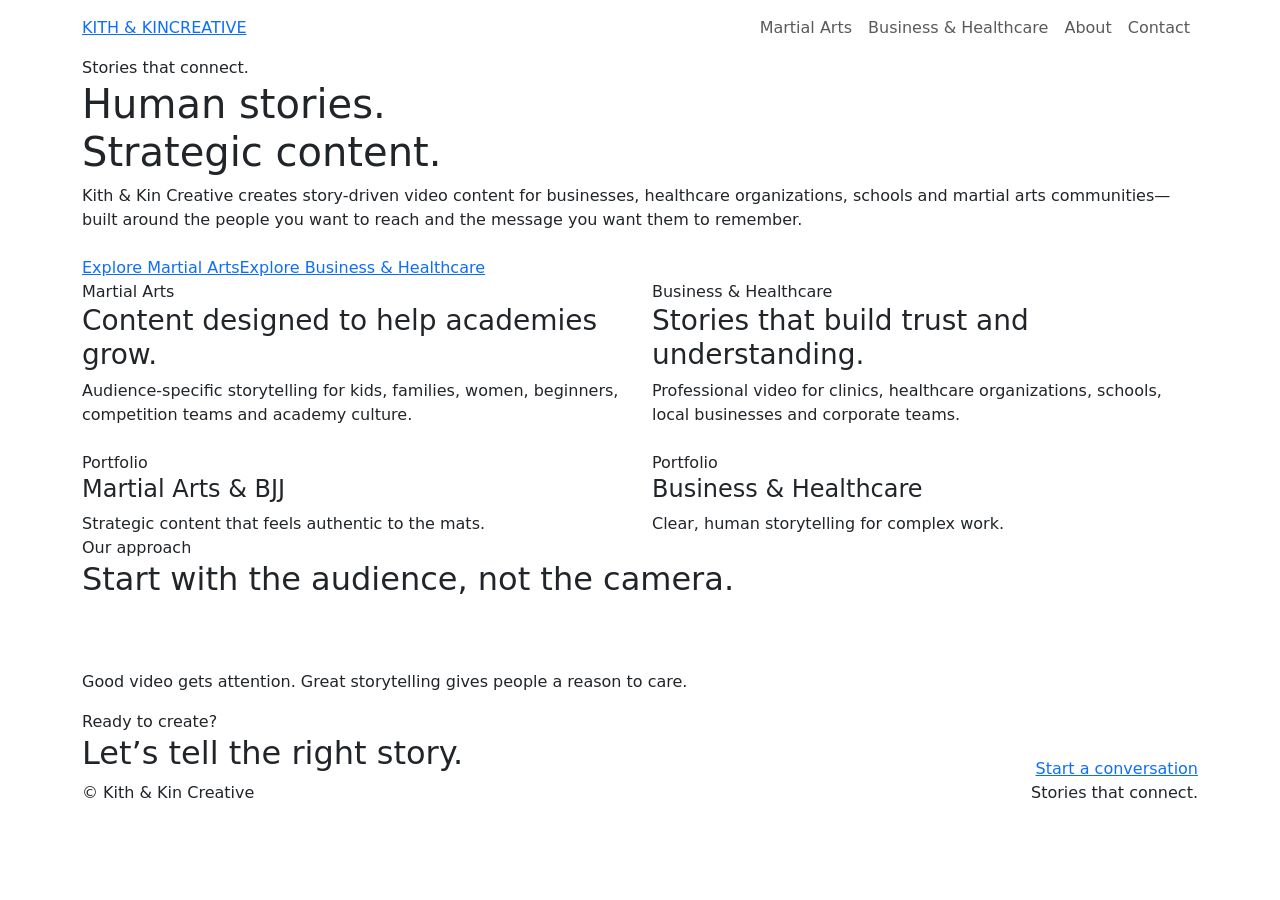
==== index.html @ 4e90118d "Add Kith & Kin home page" ====
<!doctype html><html lang="en"><head><meta charset="utf-8">
<meta name="viewport" content="width=device-width, initial-scale=1">
<meta name="description" content="Kith & Kin Creative — story-driven video content for businesses, healthcare, schools and martial arts communities.">
<title>Kith & Kin Creative</title>
<link href="https://cdn.jsdelivr.net/npm/bootstrap@5.3.3/dist/css/bootstrap.min.css" rel="stylesheet">
<link rel="preconnect" href="https://fonts.googleapis.com">
<link rel="preconnect" href="https://fonts.gstatic.com" crossorigin>
<link href="https://fonts.googleapis.com/css2?family=DM+Sans:wght@400;500;600;700&family=Manrope:wght@500;600;700&display=swap" rel="stylesheet">
<link rel="stylesheet" href="assets/styles.css"></head><body><nav class="navbar navbar-expand-lg site-nav"><div class="container"><a href="./" class="brand">KITH & KIN<span>CREATIVE</span></a><button class="navbar-toggler" type="button" data-bs-toggle="collapse" data-bs-target="#mainNav" aria-controls="mainNav" aria-expanded="false" aria-label="Toggle navigation"><span class="navbar-toggler-icon"></span></button><div class="collapse navbar-collapse justify-content-end" id="mainNav"><div class="navbar-nav"><a class="nav-link" href="martial-arts/">Martial Arts</a><a class="nav-link" href="business-healthcare/">Business & Healthcare</a><a class="nav-link" href="about/">About</a><a class="nav-link" href="contact/">Contact</a></div></div></div></nav><main><section class="hero"><div class="container"><div class="eyebrow">Stories that connect.</div><h1 class="display-title">Human stories.<br>Strategic content.</h1><p class="lead-copy">Kith & Kin Creative creates story-driven video content for businesses, healthcare organizations, schools and martial arts communities—built around the people you want to reach and the message you want them to remember.</p><div class="mt-4"><a class="btn-main" href="martial-arts/">Explore Martial Arts</a><a class="btn-ghost" href="business-healthcare/">Explore Business & Healthcare</a></div></div></section><section class="section pt-0"><div class="container"><div class="row g-4"><div class="col-lg-6"><a href="martial-arts/" class="text-decoration-none text-dark"><div class="split-card"><div class="eyebrow">Martial Arts</div><h3>Content designed to help academies grow.</h3><p class="muted">Audience-specific storytelling for kids, families, women, beginners, competition teams and academy culture.</p><div class="portfolio-panel mt-4"><span class="tag">Portfolio</span><div><h4>Martial Arts & BJJ</h4><p class="mb-0">Strategic content that feels authentic to the mats.</p></div></div></div></a></div><div class="col-lg-6"><a href="business-healthcare/" class="text-decoration-none text-dark"><div class="split-card"><div class="eyebrow">Business & Healthcare</div><h3>Stories that build trust and understanding.</h3><p class="muted">Professional video for clinics, healthcare organizations, schools, local businesses and corporate teams.</p><div class="portfolio-panel light mt-4"><span class="tag">Portfolio</span><div><h4>Business & Healthcare</h4><p class="mb-0">Clear, human storytelling for complex work.</p></div></div></div></a></div></div></div></section><section class="section section-dark"><div class="container"><div class="row"><div class="col-lg-8"><div class="eyebrow">Our approach</div><h2 class="section-title">Start with the audience, not the camera.</h2><p class="lead-copy text-white-50">Every project begins with a simple question: who are we trying to reach, and what should they understand, feel or do after watching?</p></div></div></div></section><section class="quote-strip"><div class="container"><p>Good video gets attention. Great storytelling gives people a reason to care.</p></div></section><section class="section"><div class="container d-lg-flex justify-content-between align-items-end"><div><div class="eyebrow">Ready to create?</div><h2 class="section-title">Let’s tell the right story.</h2></div><a class="btn-main mt-4 mt-lg-0" href="contact/">Start a conversation</a></div></section></main><footer class="footer"><div class="container d-flex flex-column flex-md-row justify-content-between"><div>© Kith & Kin Creative</div><div>Stories that connect.</div></div></footer><script src="https://cdn.jsdelivr.net/npm/bootstrap@5.3.3/dist/js/bootstrap.bundle.min.js"></script></body></html>
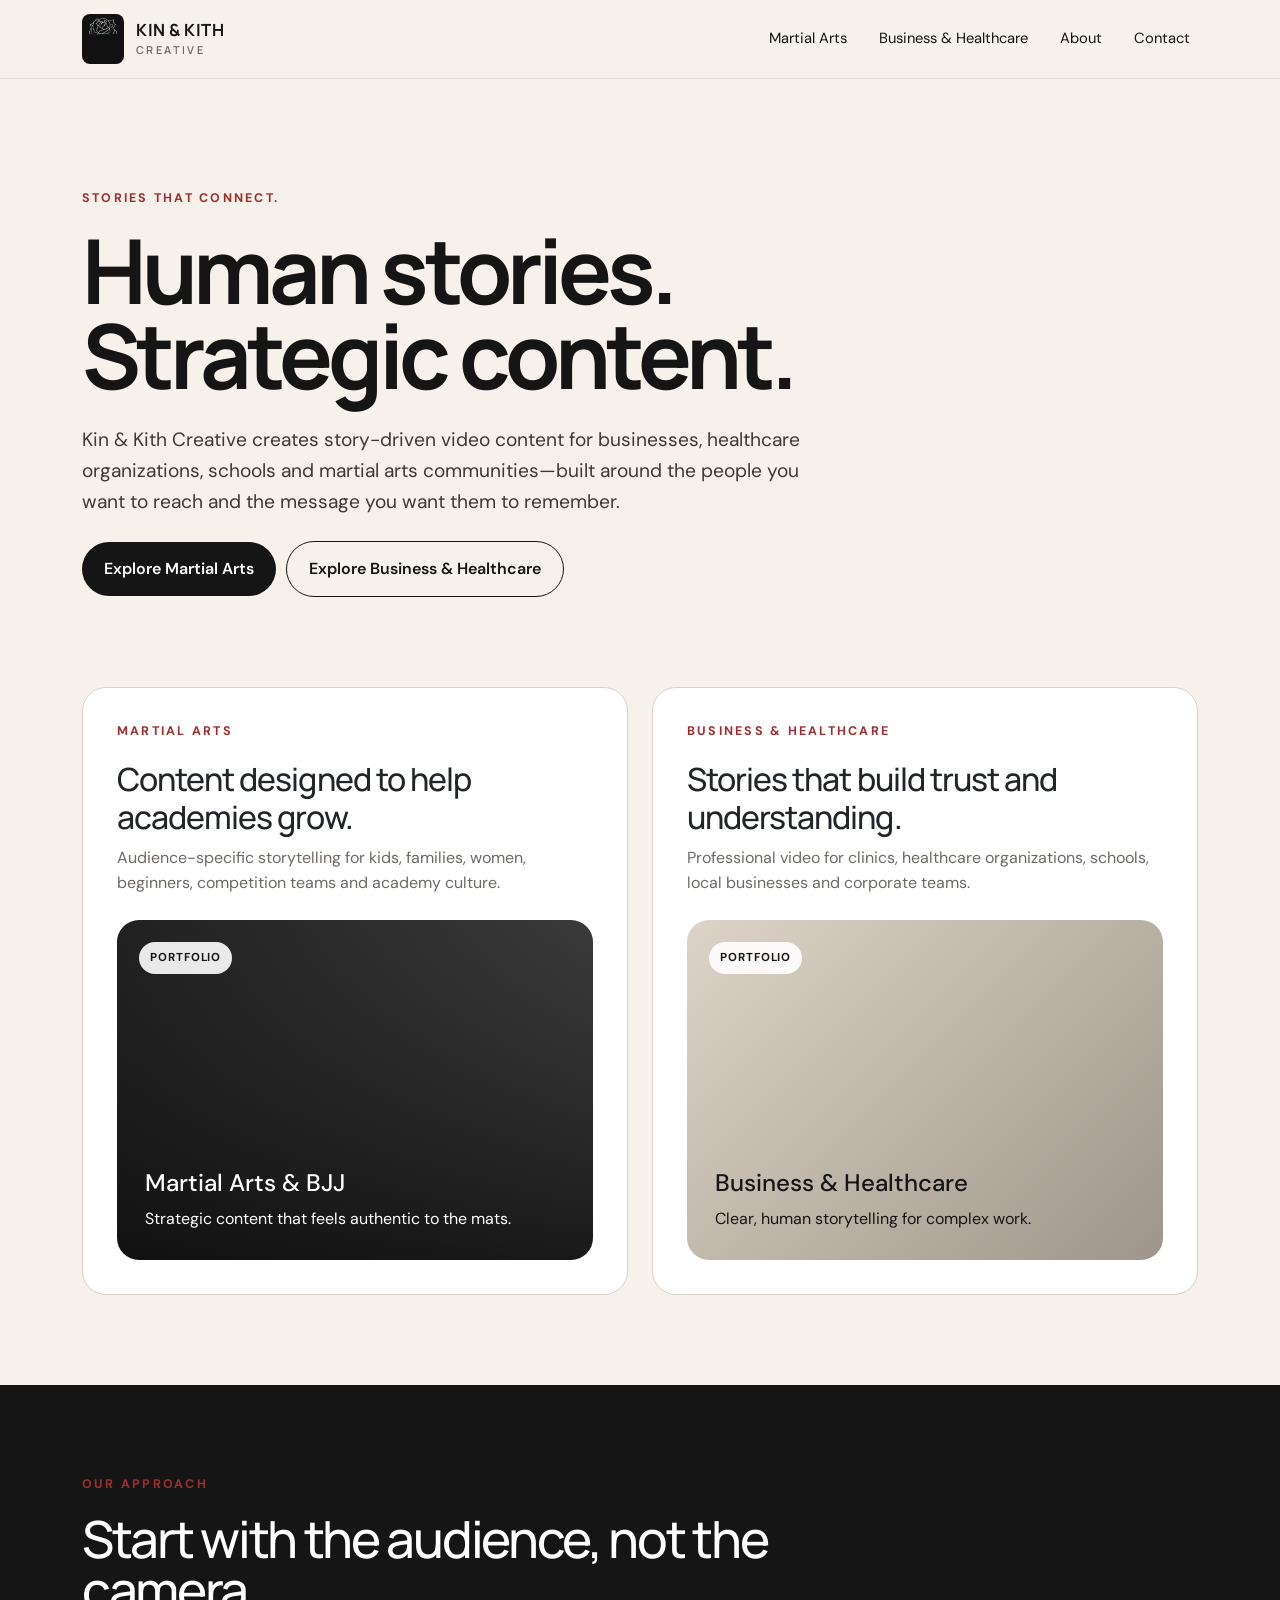
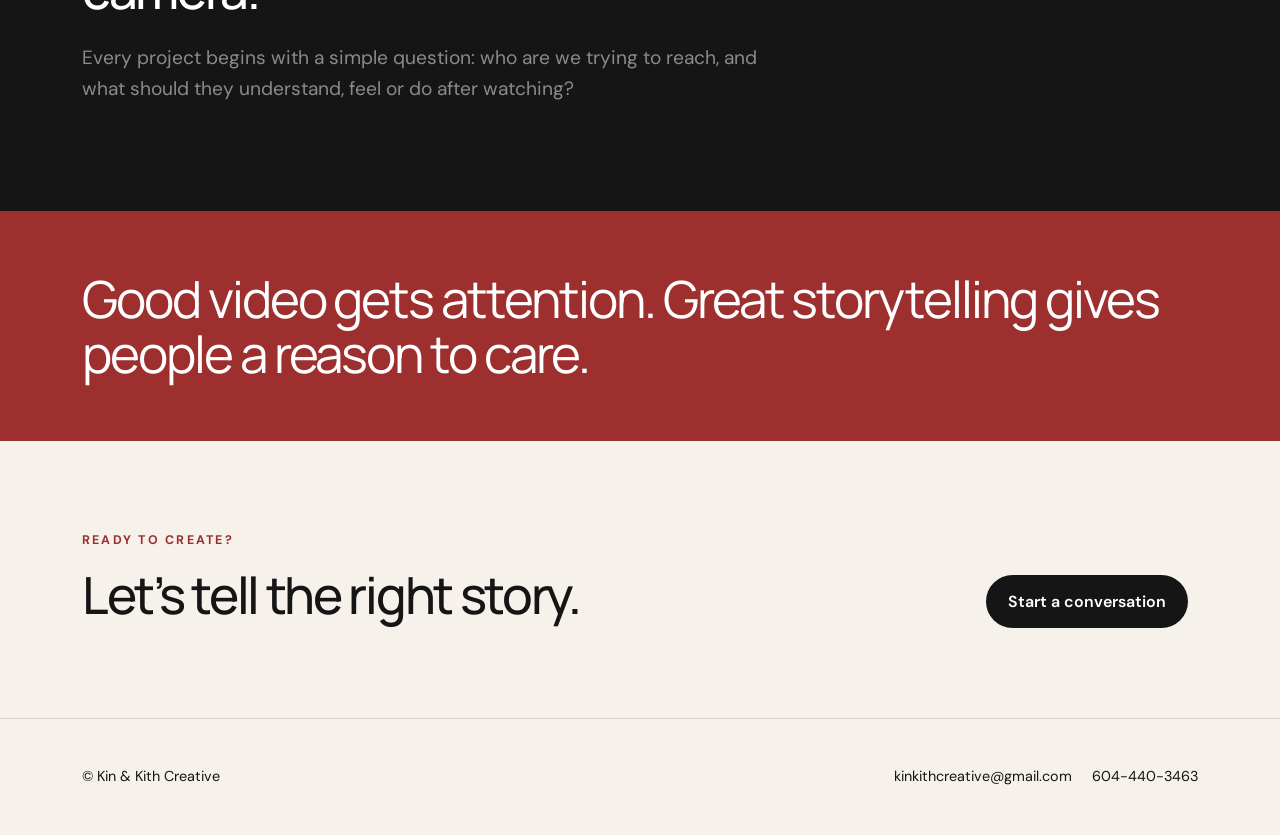
==== commit d5eafc8e: "Rename brand to Kin & Kith and add contact details" ====
--- a/index.html
+++ b/index.html
@@ -1,9 +1 @@
-<!doctype html><html lang="en"><head><meta charset="utf-8">
-<meta name="viewport" content="width=device-width, initial-scale=1">
-<meta name="description" content="Kith & Kin Creative — story-driven video content for businesses, healthcare, schools and martial arts communities.">
-<title>Kith & Kin Creative</title>
-<link href="https://cdn.jsdelivr.net/npm/bootstrap@5.3.3/dist/css/bootstrap.min.css" rel="stylesheet">
-<link rel="preconnect" href="https://fonts.googleapis.com">
-<link rel="preconnect" href="https://fonts.gstatic.com" crossorigin>
-<link href="https://fonts.googleapis.com/css2?family=DM+Sans:wght@400;500;600;700&family=Manrope:wght@500;600;700&display=swap" rel="stylesheet">
-<link rel="stylesheet" href="assets/styles.css"></head><body><nav class="navbar navbar-expand-lg site-nav"><div class="container"><a href="./" class="brand">KITH & KIN<span>CREATIVE</span></a><button class="navbar-toggler" type="button" data-bs-toggle="collapse" data-bs-target="#mainNav" aria-controls="mainNav" aria-expanded="false" aria-label="Toggle navigation"><span class="navbar-toggler-icon"></span></button><div class="collapse navbar-collapse justify-content-end" id="mainNav"><div class="navbar-nav"><a class="nav-link" href="martial-arts/">Martial Arts</a><a class="nav-link" href="business-healthcare/">Business & Healthcare</a><a class="nav-link" href="about/">About</a><a class="nav-link" href="contact/">Contact</a></div></div></div></nav><main><section class="hero"><div class="container"><div class="eyebrow">Stories that connect.</div><h1 class="display-title">Human stories.<br>Strategic content.</h1><p class="lead-copy">Kith & Kin Creative creates story-driven video content for businesses, healthcare organizations, schools and martial arts communities—built around the people you want to reach and the message you want them to remember.</p><div class="mt-4"><a class="btn-main" href="martial-arts/">Explore Martial Arts</a><a class="btn-ghost" href="business-healthcare/">Explore Business & Healthcare</a></div></div></section><section class="section pt-0"><div class="container"><div class="row g-4"><div class="col-lg-6"><a href="martial-arts/" class="text-decoration-none text-dark"><div class="split-card"><div class="eyebrow">Martial Arts</div><h3>Content designed to help academies grow.</h3><p class="muted">Audience-specific storytelling for kids, families, women, beginners, competition teams and academy culture.</p><div class="portfolio-panel mt-4"><span class="tag">Portfolio</span><div><h4>Martial Arts & BJJ</h4><p class="mb-0">Strategic content that feels authentic to the mats.</p></div></div></div></a></div><div class="col-lg-6"><a href="business-healthcare/" class="text-decoration-none text-dark"><div class="split-card"><div class="eyebrow">Business & Healthcare</div><h3>Stories that build trust and understanding.</h3><p class="muted">Professional video for clinics, healthcare organizations, schools, local businesses and corporate teams.</p><div class="portfolio-panel light mt-4"><span class="tag">Portfolio</span><div><h4>Business & Healthcare</h4><p class="mb-0">Clear, human storytelling for complex work.</p></div></div></div></a></div></div></div></section><section class="section section-dark"><div class="container"><div class="row"><div class="col-lg-8"><div class="eyebrow">Our approach</div><h2 class="section-title">Start with the audience, not the camera.</h2><p class="lead-copy text-white-50">Every project begins with a simple question: who are we trying to reach, and what should they understand, feel or do after watching?</p></div></div></div></section><section class="quote-strip"><div class="container"><p>Good video gets attention. Great storytelling gives people a reason to care.</p></div></section><section class="section"><div class="container d-lg-flex justify-content-between align-items-end"><div><div class="eyebrow">Ready to create?</div><h2 class="section-title">Let’s tell the right story.</h2></div><a class="btn-main mt-4 mt-lg-0" href="contact/">Start a conversation</a></div></section></main><footer class="footer"><div class="container d-flex flex-column flex-md-row justify-content-between"><div>© Kith & Kin Creative</div><div>Stories that connect.</div></div></footer><script src="https://cdn.jsdelivr.net/npm/bootstrap@5.3.3/dist/js/bootstrap.bundle.min.js"></script></body></html>+<!doctype html><html lang="en"><head><meta charset="utf-8"><meta name="viewport" content="width=device-width, initial-scale=1"><meta name="description" content="Kin & Kith Creative — story-driven video content for businesses, healthcare, schools and martial arts communities."><title>Kin & Kith Creative</title><link href="https://cdn.jsdelivr.net/npm/bootstrap@5.3.3/dist/css/bootstrap.min.css" rel="stylesheet"><link rel="preconnect" href="https://fonts.googleapis.com"><link rel="preconnect" href="https://fonts.gstatic.com" crossorigin><link href="https://fonts.googleapis.com/css2?family=DM+Sans:wght@400;500;600;700&family=Manrope:wght@500;600;700&display=swap" rel="stylesheet"><link rel="stylesheet" href="assets/styles.css"></head><body><nav class="navbar navbar-expand-lg site-nav"><div class="container"><a href="./" class="brand"><img src="assets/logo.svg" alt="Kin & Kith Creative logo"><span class="brand-copy">KIN & KITH<span>CREATIVE</span></span></a><button class="navbar-toggler" type="button" data-bs-toggle="collapse" data-bs-target="#mainNav"><span class="navbar-toggler-icon"></span></button><div class="collapse navbar-collapse justify-content-end" id="mainNav"><div class="navbar-nav"><a class="nav-link" href="martial-arts/">Martial Arts</a><a class="nav-link" href="business-healthcare/">Business & Healthcare</a><a class="nav-link" href="about/">About</a><a class="nav-link" href="contact/">Contact</a></div></div></div></nav><main><section class="hero"><div class="container"><div class="eyebrow">Stories that connect.</div><h1 class="display-title">Human stories.<br>Strategic content.</h1><p class="lead-copy">Kin & Kith Creative creates story-driven video content for businesses, healthcare organizations, schools and martial arts communities—built around the people you want to reach and the message you want them to remember.</p><div class="mt-4"><a class="btn-main" href="martial-arts/">Explore Martial Arts</a><a class="btn-ghost" href="business-healthcare/">Explore Business & Healthcare</a></div></div></section><section class="section pt-0"><div class="container"><div class="row g-4"><div class="col-lg-6"><a href="martial-arts/" class="text-decoration-none text-dark"><div class="split-card"><div class="eyebrow">Martial Arts</div><h3>Content designed to help academies grow.</h3><p class="muted">Audience-specific storytelling for kids, families, women, beginners, competition teams and academy culture.</p><div class="portfolio-panel mt-4"><span class="tag">Portfolio</span><div><h4>Martial Arts & BJJ</h4><p class="mb-0">Strategic content that feels authentic to the mats.</p></div></div></div></a></div><div class="col-lg-6"><a href="business-healthcare/" class="text-decoration-none text-dark"><div class="split-card"><div class="eyebrow">Business & Healthcare</div><h3>Stories that build trust and understanding.</h3><p class="muted">Professional video for clinics, healthcare organizations, schools, local businesses and corporate teams.</p><div class="portfolio-panel light mt-4"><span class="tag">Portfolio</span><div><h4>Business & Healthcare</h4><p class="mb-0">Clear, human storytelling for complex work.</p></div></div></div></a></div></div></div></section><section class="section section-dark"><div class="container"><div class="row"><div class="col-lg-8"><div class="eyebrow">Our approach</div><h2 class="section-title">Start with the audience, not the camera.</h2><p class="lead-copy text-white-50">Every project begins with a simple question: who are we trying to reach, and what should they understand, feel or do after watching?</p></div></div></div></section><section class="quote-strip"><div class="container"><p>Good video gets attention. Great storytelling gives people a reason to care.</p></div></section><section class="section"><div class="container d-lg-flex justify-content-between align-items-end"><div><div class="eyebrow">Ready to create?</div><h2 class="section-title">Let’s tell the right story.</h2></div><a class="btn-main mt-4 mt-lg-0" href="contact/">Start a conversation</a></div></section></main><footer class="footer"><div class="container d-flex flex-column flex-md-row justify-content-between"><div>© Kin & Kith Creative</div><div class="footer-contact"><a href="mailto:kinkithcreative@gmail.com">kinkithcreative@gmail.com</a><a href="tel:+16044403463">604-440-3463</a></div></div></footer><script src="https://cdn.jsdelivr.net/npm/bootstrap@5.3.3/dist/js/bootstrap.bundle.min.js"></script></body></html>
--- a/assets/styles.css
+++ b/assets/styles.css
@@ -0,0 +1 @@
+:root{--ink:#151515;--paper:#f6f2eb;--white:#fff;--muted:#6d6a66;--accent:#9e2f2f;--line:#d8d1c7;--soft:#ece6dd}*{box-sizing:border-box}html{scroll-behavior:smooth}body{margin:0;font-family:'DM Sans',sans-serif;background:var(--paper);color:var(--ink);line-height:1.6}.site-nav{padding:14px 0;border-bottom:1px solid rgba(21,21,21,.1);background:rgba(246,242,235,.96);position:sticky;top:0;z-index:50;backdrop-filter:blur(10px)}.brand{font-family:'Manrope',sans-serif;font-weight:700;letter-spacing:.03em;text-decoration:none;color:var(--ink);font-size:1.05rem;line-height:1;display:flex;align-items:center;gap:12px}.brand img{width:42px;height:50px;object-fit:contain;background:#111;border-radius:8px;padding:4px}.brand-copy{display:block}.brand-copy span{display:block;font-size:.68rem;letter-spacing:.22em;font-weight:600;color:var(--muted);margin-top:6px}.navbar-toggler{border:0;box-shadow:none!important}.nav-link{color:var(--ink)!important;font-size:.92rem;margin-left:16px}.hero{padding:110px 0 90px}.eyebrow{font-size:.78rem;letter-spacing:.18em;text-transform:uppercase;color:var(--accent);font-weight:700;margin-bottom:18px}.display-title{font-family:'Manrope',sans-serif;font-size:clamp(3rem,7vw,6.6rem);line-height:.95;letter-spacing:-.055em;font-weight:700;max-width:1050px}.lead-copy{font-size:1.2rem;max-width:720px;color:#3d3a36;margin-top:28px}.btn-main,.btn-ghost{display:inline-block;text-decoration:none;padding:14px 22px;border-radius:999px;font-weight:600;transition:.2s ease}.btn-main{background:var(--ink);color:var(--white);margin-right:10px}.btn-main:hover{color:var(--white);transform:translateY(-1px);opacity:.92}.btn-ghost{border:1px solid var(--ink);color:var(--ink)}.btn-ghost:hover{background:var(--ink);color:var(--white)}.split-card{background:var(--white);border:1px solid var(--line);border-radius:24px;padding:34px;height:100%;transition:.2s transform}.split-card:hover{transform:translateY(-4px)}.split-card h3{font-family:'Manrope',sans-serif;font-size:2rem;letter-spacing:-.03em}.section{padding:90px 0}.section-dark{background:var(--ink);color:var(--white)}.section-title{font-family:'Manrope',sans-serif;font-size:clamp(2.2rem,4vw,4.2rem);line-height:1;letter-spacing:-.045em}.muted{color:var(--muted)}.portfolio-panel{min-height:340px;border-radius:22px;background:linear-gradient(180deg,rgba(0,0,0,.1),rgba(0,0,0,.7)),linear-gradient(135deg,#242424,#555);position:relative;overflow:hidden;padding:28px;color:#fff;display:flex;align-items:flex-end}.portfolio-panel.light{background:linear-gradient(135deg,#ddd4c7,#9f968b);color:var(--ink)}.portfolio-panel .tag{position:absolute;top:22px;left:22px;background:rgba(255,255,255,.9);color:var(--ink);padding:7px 11px;border-radius:999px;font-size:.72rem;font-weight:700;letter-spacing:.08em;text-transform:uppercase}.video-slot{min-height:360px;border:1px dashed #aaa;border-radius:22px;background:#222;color:#fff;display:flex;align-items:center;justify-content:center;text-align:center;padding:30px}.video-slot.light{background:#e7e0d7;color:var(--ink)}.detail-list{display:grid;gap:14px}.detail-item{padding:18px 0;border-bottom:1px solid var(--line)}.detail-item strong{display:block;font-size:.78rem;letter-spacing:.12em;text-transform:uppercase;color:var(--accent);margin-bottom:4px}.process-step{border-top:1px solid var(--line);padding:24px 0}.process-step .num{font-family:'Manrope',sans-serif;font-size:1.1rem;color:var(--accent);font-weight:700}.quote-strip{padding:60px 0;background:var(--accent);color:#fff}.quote-strip p{font-family:'Manrope',sans-serif;font-size:clamp(1.8rem,4vw,3.8rem);line-height:1.08;letter-spacing:-.04em;margin:0}.footer{padding:46px 0;border-top:1px solid var(--line);font-size:.9rem}.footer a{color:var(--ink);text-decoration:none}.footer-contact{display:flex;gap:20px;flex-wrap:wrap}.contact-box{background:var(--white);border:1px solid var(--line);border-radius:26px;padding:36px}.contact-row{padding:17px 0;border-bottom:1px solid var(--line)}.contact-row:last-child{border-bottom:0}.contact-row a{color:var(--ink);text-decoration:none}.mini-title{font-size:.78rem;letter-spacing:.15em;text-transform:uppercase;color:var(--accent);font-weight:700}.about-photo{min-height:540px;border-radius:26px;background:linear-gradient(135deg,#272727,#74706b);display:flex;align-items:flex-end;padding:28px;color:#fff}.small-note{font-size:.88rem;color:var(--muted)}@media(max-width:991px){.hero{padding:78px 0 66px}.nav-link{margin-left:0}.section{padding:68px 0}.about-photo{min-height:360px;margin-bottom:28px}.brand img{width:36px;height:44px}.footer-contact{margin-top:12px;gap:10px;flex-direction:column}}
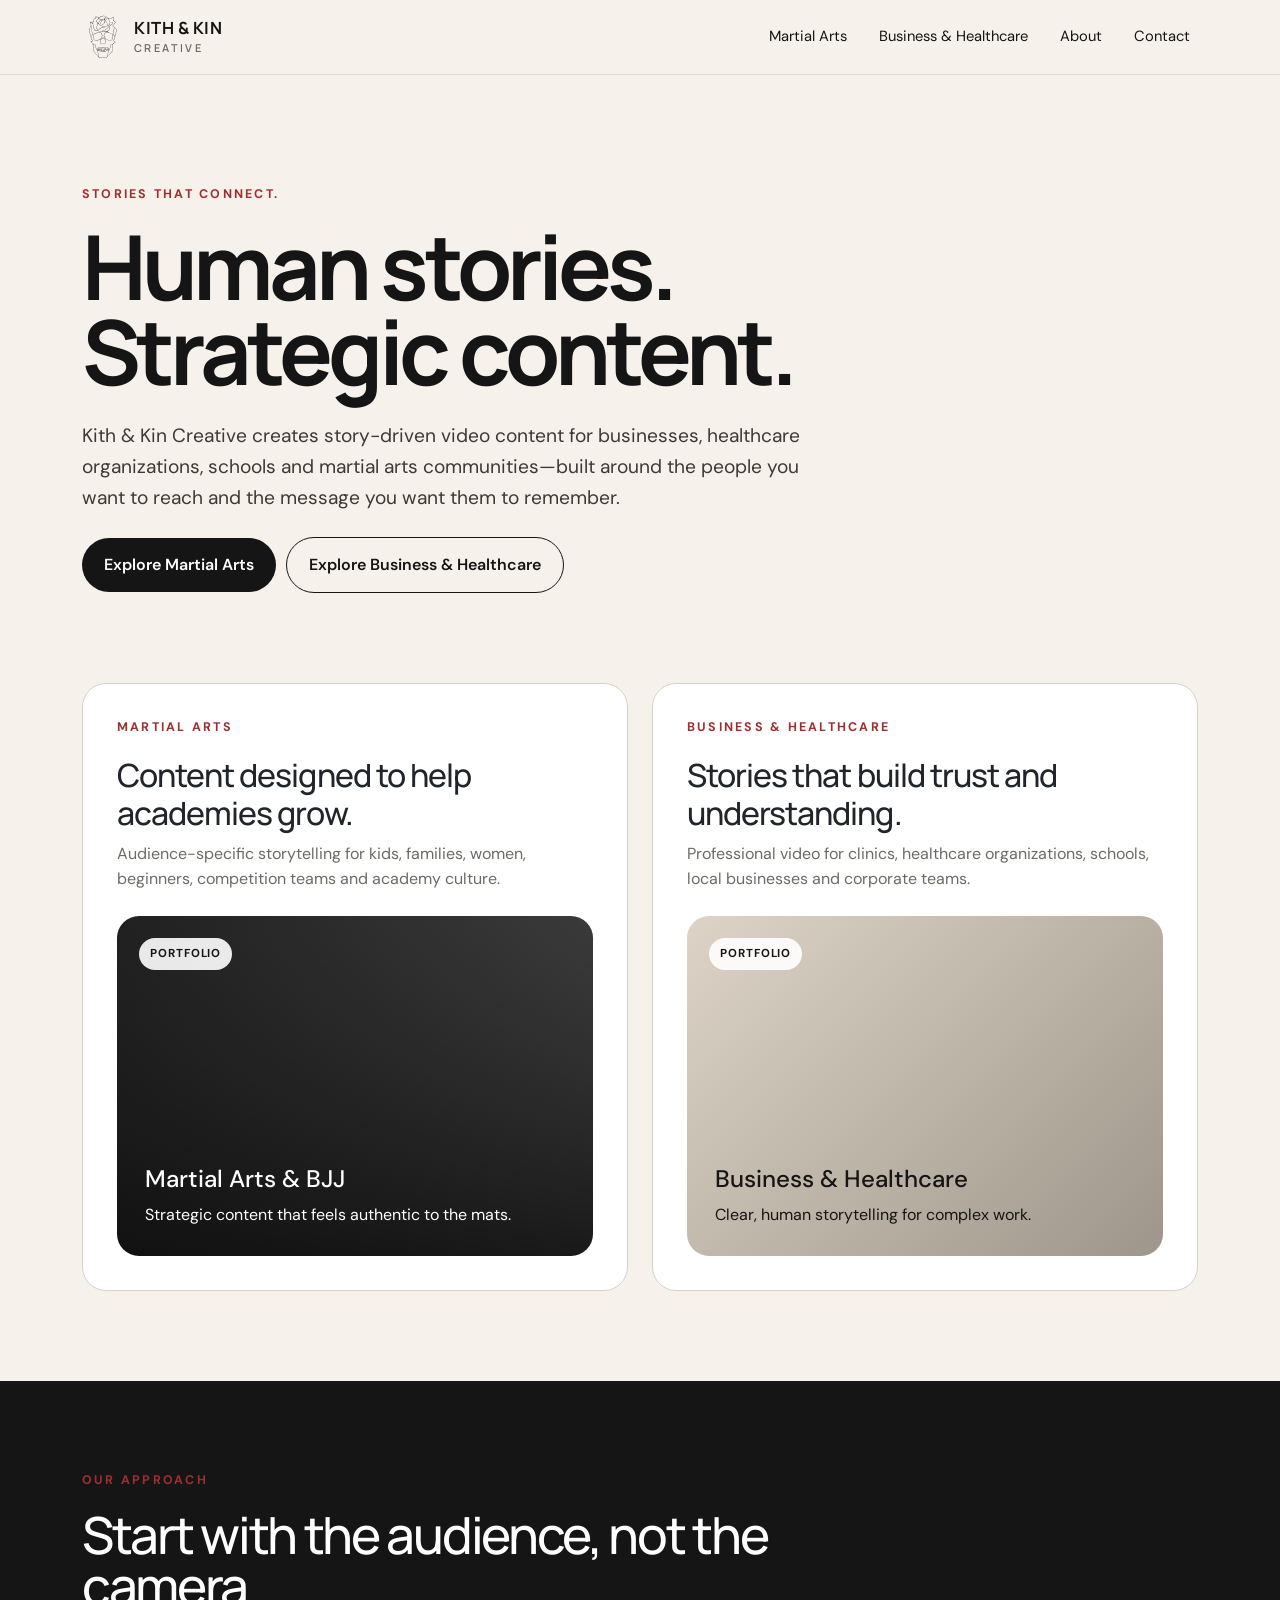
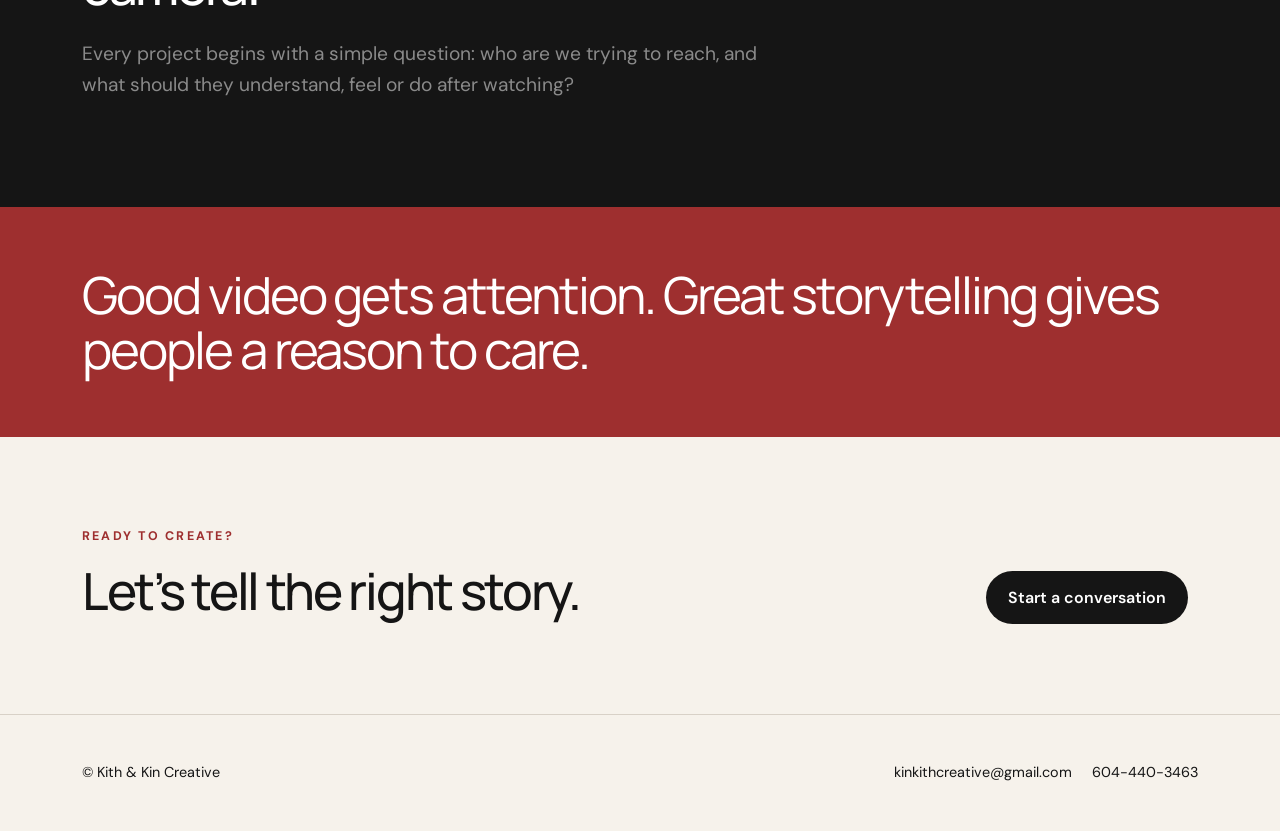
==== commit 5798bc74: "Rename brand to Kith & Kin" ====
--- a/index.html
+++ b/index.html
@@ -1 +1 @@
-<!doctype html><html lang="en"><head><meta charset="utf-8"><meta name="viewport" content="width=device-width, initial-scale=1"><meta name="description" content="Kin & Kith Creative — story-driven video content for businesses, healthcare, schools and martial arts communities."><title>Kin & Kith Creative</title><link href="https://cdn.jsdelivr.net/npm/bootstrap@5.3.3/dist/css/bootstrap.min.css" rel="stylesheet"><link rel="preconnect" href="https://fonts.googleapis.com"><link rel="preconnect" href="https://fonts.gstatic.com" crossorigin><link href="https://fonts.googleapis.com/css2?family=DM+Sans:wght@400;500;600;700&family=Manrope:wght@500;600;700&display=swap" rel="stylesheet"><link rel="stylesheet" href="assets/styles.css"></head><body><nav class="navbar navbar-expand-lg site-nav"><div class="container"><a href="./" class="brand"><img src="assets/logo.svg" alt="Kin & Kith Creative logo"><span class="brand-copy">KIN & KITH<span>CREATIVE</span></span></a><button class="navbar-toggler" type="button" data-bs-toggle="collapse" data-bs-target="#mainNav"><span class="navbar-toggler-icon"></span></button><div class="collapse navbar-collapse justify-content-end" id="mainNav"><div class="navbar-nav"><a class="nav-link" href="martial-arts/">Martial Arts</a><a class="nav-link" href="business-healthcare/">Business & Healthcare</a><a class="nav-link" href="about/">About</a><a class="nav-link" href="contact/">Contact</a></div></div></div></nav><main><section class="hero"><div class="container"><div class="eyebrow">Stories that connect.</div><h1 class="display-title">Human stories.<br>Strategic content.</h1><p class="lead-copy">Kin & Kith Creative creates story-driven video content for businesses, healthcare organizations, schools and martial arts communities—built around the people you want to reach and the message you want them to remember.</p><div class="mt-4"><a class="btn-main" href="martial-arts/">Explore Martial Arts</a><a class="btn-ghost" href="business-healthcare/">Explore Business & Healthcare</a></div></div></section><section class="section pt-0"><div class="container"><div class="row g-4"><div class="col-lg-6"><a href="martial-arts/" class="text-decoration-none text-dark"><div class="split-card"><div class="eyebrow">Martial Arts</div><h3>Content designed to help academies grow.</h3><p class="muted">Audience-specific storytelling for kids, families, women, beginners, competition teams and academy culture.</p><div class="portfolio-panel mt-4"><span class="tag">Portfolio</span><div><h4>Martial Arts & BJJ</h4><p class="mb-0">Strategic content that feels authentic to the mats.</p></div></div></div></a></div><div class="col-lg-6"><a href="business-healthcare/" class="text-decoration-none text-dark"><div class="split-card"><div class="eyebrow">Business & Healthcare</div><h3>Stories that build trust and understanding.</h3><p class="muted">Professional video for clinics, healthcare organizations, schools, local businesses and corporate teams.</p><div class="portfolio-panel light mt-4"><span class="tag">Portfolio</span><div><h4>Business & Healthcare</h4><p class="mb-0">Clear, human storytelling for complex work.</p></div></div></div></a></div></div></div></section><section class="section section-dark"><div class="container"><div class="row"><div class="col-lg-8"><div class="eyebrow">Our approach</div><h2 class="section-title">Start with the audience, not the camera.</h2><p class="lead-copy text-white-50">Every project begins with a simple question: who are we trying to reach, and what should they understand, feel or do after watching?</p></div></div></div></section><section class="quote-strip"><div class="container"><p>Good video gets attention. Great storytelling gives people a reason to care.</p></div></section><section class="section"><div class="container d-lg-flex justify-content-between align-items-end"><div><div class="eyebrow">Ready to create?</div><h2 class="section-title">Let’s tell the right story.</h2></div><a class="btn-main mt-4 mt-lg-0" href="contact/">Start a conversation</a></div></section></main><footer class="footer"><div class="container d-flex flex-column flex-md-row justify-content-between"><div>© Kin & Kith Creative</div><div class="footer-contact"><a href="mailto:kinkithcreative@gmail.com">kinkithcreative@gmail.com</a><a href="tel:+16044403463">604-440-3463</a></div></div></footer><script src="https://cdn.jsdelivr.net/npm/bootstrap@5.3.3/dist/js/bootstrap.bundle.min.js"></script></body></html>+<!doctype html><html lang="en"><head><meta charset="utf-8"><meta name="viewport" content="width=device-width, initial-scale=1"><meta name="description" content="Kith & Kin Creative — story-driven video content for businesses, healthcare, schools and martial arts communities."><title>Kith & Kin Creative</title><link href="https://cdn.jsdelivr.net/npm/bootstrap@5.3.3/dist/css/bootstrap.min.css" rel="stylesheet"><link rel="preconnect" href="https://fonts.googleapis.com"><link rel="preconnect" href="https://fonts.gstatic.com" crossorigin><link href="https://fonts.googleapis.com/css2?family=DM+Sans:wght@400;500;600;700&family=Manrope:wght@500;600;700&display=swap" rel="stylesheet"><link rel="stylesheet" href="assets/styles.css"></head><body><nav class="navbar navbar-expand-lg site-nav"><div class="container"><a href="./" class="brand"><img src="assets/logo.svg" alt="Kith & Kin Creative logo"><span class="brand-copy">KITH & KIN<span>CREATIVE</span></span></a><button class="navbar-toggler" type="button" data-bs-toggle="collapse" data-bs-target="#mainNav"><span class="navbar-toggler-icon"></span></button><div class="collapse navbar-collapse justify-content-end" id="mainNav"><div class="navbar-nav"><a class="nav-link" href="martial-arts/">Martial Arts</a><a class="nav-link" href="business-healthcare/">Business & Healthcare</a><a class="nav-link" href="about/">About</a><a class="nav-link" href="contact/">Contact</a></div></div></div></nav><main><section class="hero"><div class="container"><div class="eyebrow">Stories that connect.</div><h1 class="display-title">Human stories.<br>Strategic content.</h1><p class="lead-copy">Kith & Kin Creative creates story-driven video content for businesses, healthcare organizations, schools and martial arts communities—built around the people you want to reach and the message you want them to remember.</p><div class="mt-4"><a class="btn-main" href="martial-arts/">Explore Martial Arts</a><a class="btn-ghost" href="business-healthcare/">Explore Business & Healthcare</a></div></div></section><section class="section pt-0"><div class="container"><div class="row g-4"><div class="col-lg-6"><a href="martial-arts/" class="text-decoration-none text-dark"><div class="split-card"><div class="eyebrow">Martial Arts</div><h3>Content designed to help academies grow.</h3><p class="muted">Audience-specific storytelling for kids, families, women, beginners, competition teams and academy culture.</p><div class="portfolio-panel mt-4"><span class="tag">Portfolio</span><div><h4>Martial Arts & BJJ</h4><p class="mb-0">Strategic content that feels authentic to the mats.</p></div></div></div></a></div><div class="col-lg-6"><a href="business-healthcare/" class="text-decoration-none text-dark"><div class="split-card"><div class="eyebrow">Business & Healthcare</div><h3>Stories that build trust and understanding.</h3><p class="muted">Professional video for clinics, healthcare organizations, schools, local businesses and corporate teams.</p><div class="portfolio-panel light mt-4"><span class="tag">Portfolio</span><div><h4>Business & Healthcare</h4><p class="mb-0">Clear, human storytelling for complex work.</p></div></div></div></a></div></div></div></section><section class="section section-dark"><div class="container"><div class="row"><div class="col-lg-8"><div class="eyebrow">Our approach</div><h2 class="section-title">Start with the audience, not the camera.</h2><p class="lead-copy text-white-50">Every project begins with a simple question: who are we trying to reach, and what should they understand, feel or do after watching?</p></div></div></div></section><section class="quote-strip"><div class="container"><p>Good video gets attention. Great storytelling gives people a reason to care.</p></div></section><section class="section"><div class="container d-lg-flex justify-content-between align-items-end"><div><div class="eyebrow">Ready to create?</div><h2 class="section-title">Let’s tell the right story.</h2></div><a class="btn-main mt-4 mt-lg-0" href="contact/">Start a conversation</a></div></section></main><footer class="footer"><div class="container d-flex flex-column flex-md-row justify-content-between"><div>© Kith & Kin Creative</div><div class="footer-contact"><a href="mailto:kinkithcreative@gmail.com">kinkithcreative@gmail.com</a><a href="tel:+16044403463">604-440-3463</a></div></div></footer><script src="https://cdn.jsdelivr.net/npm/bootstrap@5.3.3/dist/js/bootstrap.bundle.min.js"></script></body></html>
--- a/assets/styles.css
+++ b/assets/styles.css
@@ -1 +1 @@
-:root{--ink:#151515;--paper:#f6f2eb;--white:#fff;--muted:#6d6a66;--accent:#9e2f2f;--line:#d8d1c7;--soft:#ece6dd}*{box-sizing:border-box}html{scroll-behavior:smooth}body{margin:0;font-family:'DM Sans',sans-serif;background:var(--paper);color:var(--ink);line-height:1.6}.site-nav{padding:14px 0;border-bottom:1px solid rgba(21,21,21,.1);background:rgba(246,242,235,.96);position:sticky;top:0;z-index:50;backdrop-filter:blur(10px)}.brand{font-family:'Manrope',sans-serif;font-weight:700;letter-spacing:.03em;text-decoration:none;color:var(--ink);font-size:1.05rem;line-height:1;display:flex;align-items:center;gap:12px}.brand img{width:42px;height:50px;object-fit:contain;background:#111;border-radius:8px;padding:4px}.brand-copy{display:block}.brand-copy span{display:block;font-size:.68rem;letter-spacing:.22em;font-weight:600;color:var(--muted);margin-top:6px}.navbar-toggler{border:0;box-shadow:none!important}.nav-link{color:var(--ink)!important;font-size:.92rem;margin-left:16px}.hero{padding:110px 0 90px}.eyebrow{font-size:.78rem;letter-spacing:.18em;text-transform:uppercase;color:var(--accent);font-weight:700;margin-bottom:18px}.display-title{font-family:'Manrope',sans-serif;font-size:clamp(3rem,7vw,6.6rem);line-height:.95;letter-spacing:-.055em;font-weight:700;max-width:1050px}.lead-copy{font-size:1.2rem;max-width:720px;color:#3d3a36;margin-top:28px}.btn-main,.btn-ghost{display:inline-block;text-decoration:none;padding:14px 22px;border-radius:999px;font-weight:600;transition:.2s ease}.btn-main{background:var(--ink);color:var(--white);margin-right:10px}.btn-main:hover{color:var(--white);transform:translateY(-1px);opacity:.92}.btn-ghost{border:1px solid var(--ink);color:var(--ink)}.btn-ghost:hover{background:var(--ink);color:var(--white)}.split-card{background:var(--white);border:1px solid var(--line);border-radius:24px;padding:34px;height:100%;transition:.2s transform}.split-card:hover{transform:translateY(-4px)}.split-card h3{font-family:'Manrope',sans-serif;font-size:2rem;letter-spacing:-.03em}.section{padding:90px 0}.section-dark{background:var(--ink);color:var(--white)}.section-title{font-family:'Manrope',sans-serif;font-size:clamp(2.2rem,4vw,4.2rem);line-height:1;letter-spacing:-.045em}.muted{color:var(--muted)}.portfolio-panel{min-height:340px;border-radius:22px;background:linear-gradient(180deg,rgba(0,0,0,.1),rgba(0,0,0,.7)),linear-gradient(135deg,#242424,#555);position:relative;overflow:hidden;padding:28px;color:#fff;display:flex;align-items:flex-end}.portfolio-panel.light{background:linear-gradient(135deg,#ddd4c7,#9f968b);color:var(--ink)}.portfolio-panel .tag{position:absolute;top:22px;left:22px;background:rgba(255,255,255,.9);color:var(--ink);padding:7px 11px;border-radius:999px;font-size:.72rem;font-weight:700;letter-spacing:.08em;text-transform:uppercase}.video-slot{min-height:360px;border:1px dashed #aaa;border-radius:22px;background:#222;color:#fff;display:flex;align-items:center;justify-content:center;text-align:center;padding:30px}.video-slot.light{background:#e7e0d7;color:var(--ink)}.detail-list{display:grid;gap:14px}.detail-item{padding:18px 0;border-bottom:1px solid var(--line)}.detail-item strong{display:block;font-size:.78rem;letter-spacing:.12em;text-transform:uppercase;color:var(--accent);margin-bottom:4px}.process-step{border-top:1px solid var(--line);padding:24px 0}.process-step .num{font-family:'Manrope',sans-serif;font-size:1.1rem;color:var(--accent);font-weight:700}.quote-strip{padding:60px 0;background:var(--accent);color:#fff}.quote-strip p{font-family:'Manrope',sans-serif;font-size:clamp(1.8rem,4vw,3.8rem);line-height:1.08;letter-spacing:-.04em;margin:0}.footer{padding:46px 0;border-top:1px solid var(--line);font-size:.9rem}.footer a{color:var(--ink);text-decoration:none}.footer-contact{display:flex;gap:20px;flex-wrap:wrap}.contact-box{background:var(--white);border:1px solid var(--line);border-radius:26px;padding:36px}.contact-row{padding:17px 0;border-bottom:1px solid var(--line)}.contact-row:last-child{border-bottom:0}.contact-row a{color:var(--ink);text-decoration:none}.mini-title{font-size:.78rem;letter-spacing:.15em;text-transform:uppercase;color:var(--accent);font-weight:700}.about-photo{min-height:540px;border-radius:26px;background:linear-gradient(135deg,#272727,#74706b);display:flex;align-items:flex-end;padding:28px;color:#fff}.small-note{font-size:.88rem;color:var(--muted)}@media(max-width:991px){.hero{padding:78px 0 66px}.nav-link{margin-left:0}.section{padding:68px 0}.about-photo{min-height:360px;margin-bottom:28px}.brand img{width:36px;height:44px}.footer-contact{margin-top:12px;gap:10px;flex-direction:column}}+:root{--ink:#151515;--paper:#f6f2eb;--white:#fff;--muted:#6d6a66;--accent:#9e2f2f;--line:#d8d1c7;--soft:#ece6dd}*{box-sizing:border-box}html{scroll-behavior:smooth}body{margin:0;font-family:'DM Sans',sans-serif;background:var(--paper);color:var(--ink);line-height:1.6}.site-nav{padding:14px 0;border-bottom:1px solid rgba(21,21,21,.1);background:rgba(246,242,235,.96);position:sticky;top:0;z-index:50;backdrop-filter:blur(10px)}.brand{font-family:'Manrope',sans-serif;font-weight:700;letter-spacing:.03em;text-decoration:none;color:var(--ink);font-size:1.05rem;line-height:1;display:flex;align-items:center;gap:12px}.brand img{width:40px;height:46px;object-fit:contain;background:transparent;border-radius:0;padding:0}.brand-copy{display:block}.brand-copy span{display:block;font-size:.68rem;letter-spacing:.22em;font-weight:600;color:var(--muted);margin-top:6px}.navbar-toggler{border:0;box-shadow:none!important}.nav-link{color:var(--ink)!important;font-size:.92rem;margin-left:16px}.hero{padding:110px 0 90px}.eyebrow{font-size:.78rem;letter-spacing:.18em;text-transform:uppercase;color:var(--accent);font-weight:700;margin-bottom:18px}.display-title{font-family:'Manrope',sans-serif;font-size:clamp(3rem,7vw,6.6rem);line-height:.95;letter-spacing:-.055em;font-weight:700;max-width:1050px}.lead-copy{font-size:1.2rem;max-width:720px;color:#3d3a36;margin-top:28px}.btn-main,.btn-ghost{display:inline-block;text-decoration:none;padding:14px 22px;border-radius:999px;font-weight:600;transition:.2s ease}.btn-main{background:var(--ink);color:var(--white);margin-right:10px}.btn-main:hover{color:var(--white);transform:translateY(-1px);opacity:.92}.btn-ghost{border:1px solid var(--ink);color:var(--ink)}.btn-ghost:hover{background:var(--ink);color:var(--white)}.split-card{background:var(--white);border:1px solid var(--line);border-radius:24px;padding:34px;height:100%;transition:.2s transform}.split-card:hover{transform:translateY(-4px)}.split-card h3{font-family:'Manrope',sans-serif;font-size:2rem;letter-spacing:-.03em}.section{padding:90px 0}.section-dark{background:var(--ink);color:var(--white)}.section-title{font-family:'Manrope',sans-serif;font-size:clamp(2.2rem,4vw,4.2rem);line-height:1;letter-spacing:-.045em}.muted{color:var(--muted)}.portfolio-panel{min-height:340px;border-radius:22px;background:linear-gradient(180deg,rgba(0,0,0,.1),rgba(0,0,0,.7)),linear-gradient(135deg,#242424,#555);position:relative;overflow:hidden;padding:28px;color:#fff;display:flex;align-items:flex-end}.portfolio-panel.light{background:linear-gradient(135deg,#ddd4c7,#9f968b);color:var(--ink)}.portfolio-panel .tag{position:absolute;top:22px;left:22px;background:rgba(255,255,255,.9);color:var(--ink);padding:7px 11px;border-radius:999px;font-size:.72rem;font-weight:700;letter-spacing:.08em;text-transform:uppercase}.video-slot{min-height:360px;border:1px dashed #aaa;border-radius:22px;background:#222;color:#fff;display:flex;align-items:center;justify-content:center;text-align:center;padding:30px}.video-slot.light{background:#e7e0d7;color:var(--ink)}.detail-list{display:grid;gap:14px}.detail-item{padding:18px 0;border-bottom:1px solid var(--line)}.detail-item strong{display:block;font-size:.78rem;letter-spacing:.12em;text-transform:uppercase;color:var(--accent);margin-bottom:4px}.process-step{border-top:1px solid var(--line);padding:24px 0}.process-step .num{font-family:'Manrope',sans-serif;font-size:1.1rem;color:var(--accent);font-weight:700}.quote-strip{padding:60px 0;background:var(--accent);color:#fff}.quote-strip p{font-family:'Manrope',sans-serif;font-size:clamp(1.8rem,4vw,3.8rem);line-height:1.08;letter-spacing:-.04em;margin:0}.footer{padding:46px 0;border-top:1px solid var(--line);font-size:.9rem}.footer a{color:var(--ink);text-decoration:none}.footer-contact{display:flex;gap:20px;flex-wrap:wrap}.contact-box{background:var(--white);border:1px solid var(--line);border-radius:26px;padding:36px}.contact-row{padding:17px 0;border-bottom:1px solid var(--line)}.contact-row:last-child{border-bottom:0}.contact-row a{color:var(--ink);text-decoration:none}.mini-title{font-size:.78rem;letter-spacing:.15em;text-transform:uppercase;color:var(--accent);font-weight:700}.about-photo{min-height:540px;border-radius:26px;overflow:hidden;background:#d8d4ce}.about-photo img{width:100%;height:100%;min-height:540px;object-fit:cover;object-position:center}.story-row{align-items:flex-start!important}.story-row .ratio{margin-top:0}.story-copy{padding-top:0}.small-note{font-size:.88rem;color:var(--muted)}@media(max-width:991px){.hero{padding:78px 0 66px}.nav-link{margin-left:0}.section{padding:68px 0}.about-photo{min-height:360px;margin-bottom:28px}.about-photo img{min-height:360px}.brand img{width:34px;height:40px}.footer-contact{margin-top:12px;gap:10px;flex-direction:column}.story-row .ratio{margin-bottom:8px}}
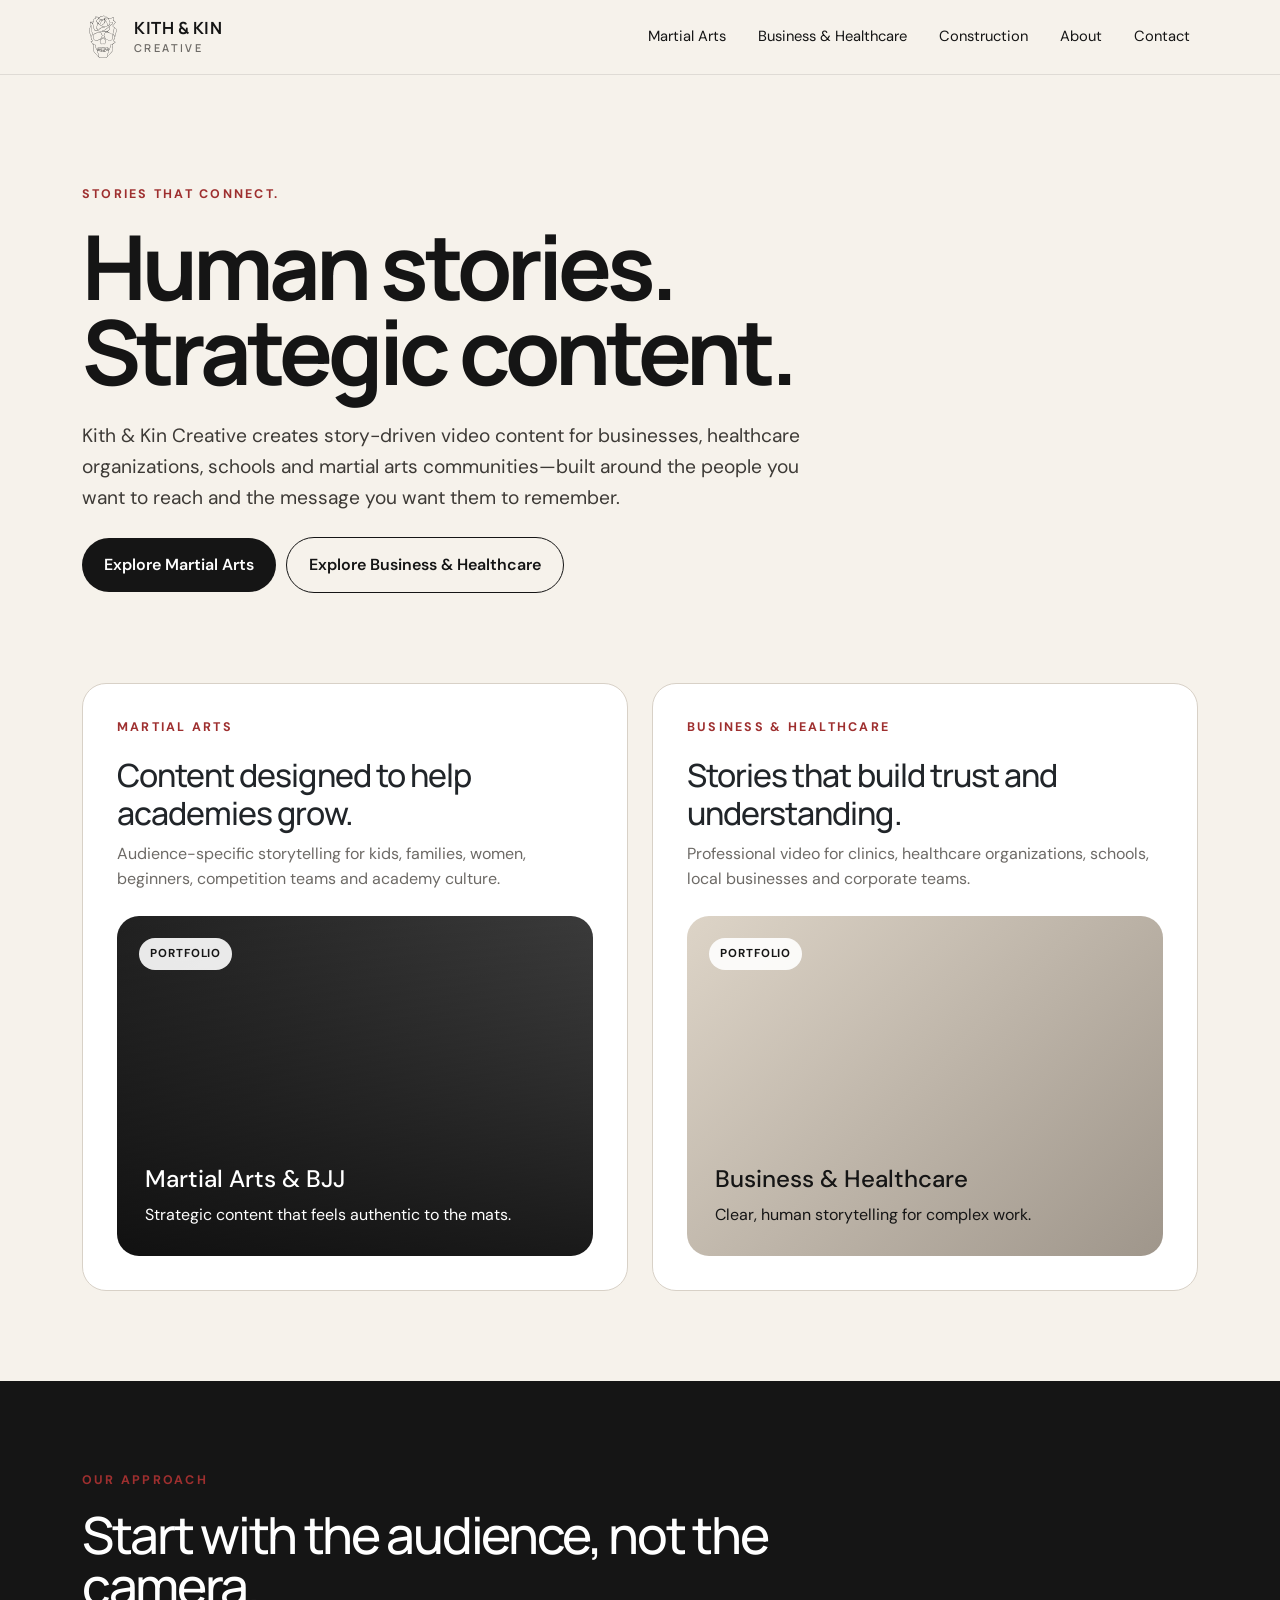
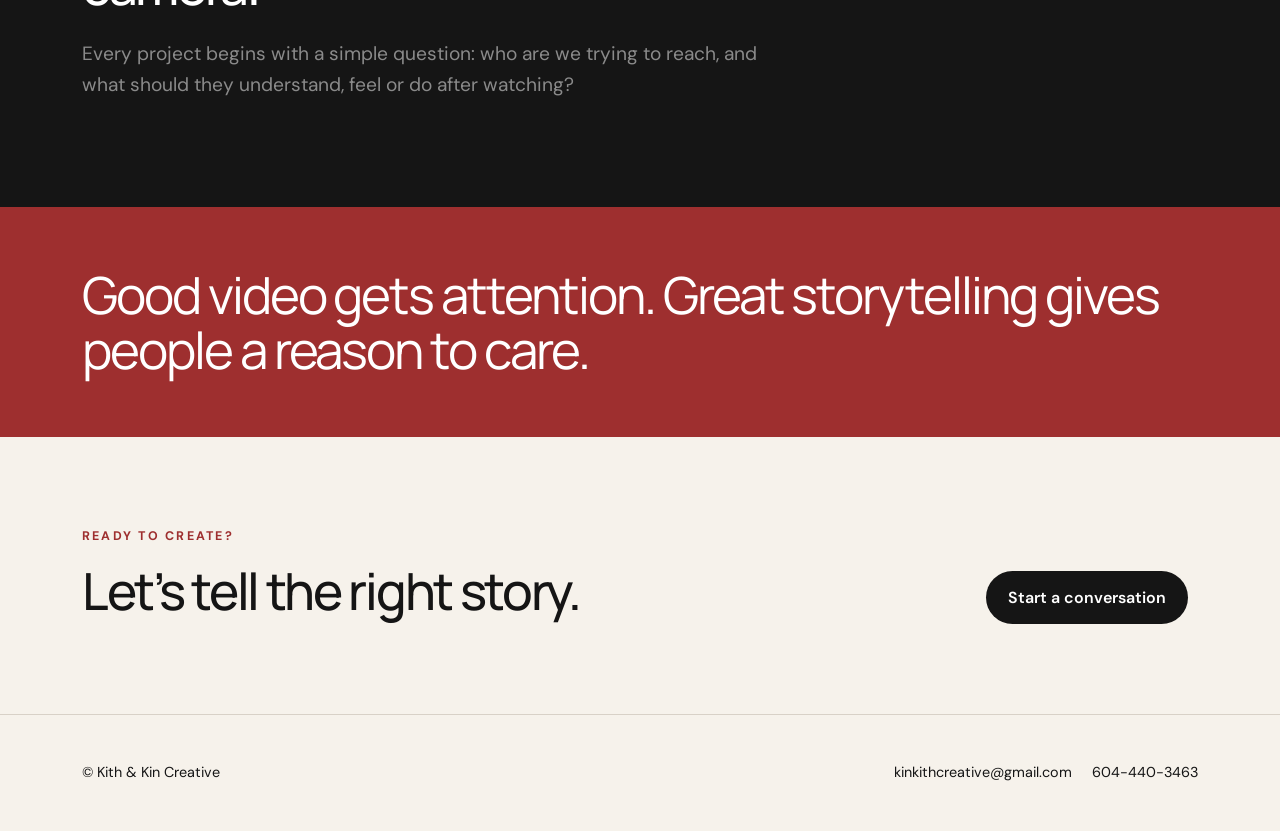
==== commit 5ea6ac84: "Add construction and public sector portfolio work" ====
--- a/index.html
+++ b/index.html
@@ -1 +1 @@
-<!doctype html><html lang="en"><head><meta charset="utf-8"><meta name="viewport" content="width=device-width, initial-scale=1"><meta name="description" content="Kith & Kin Creative — story-driven video content for businesses, healthcare, schools and martial arts communities."><title>Kith & Kin Creative</title><link href="https://cdn.jsdelivr.net/npm/bootstrap@5.3.3/dist/css/bootstrap.min.css" rel="stylesheet"><link rel="preconnect" href="https://fonts.googleapis.com"><link rel="preconnect" href="https://fonts.gstatic.com" crossorigin><link href="https://fonts.googleapis.com/css2?family=DM+Sans:wght@400;500;600;700&family=Manrope:wght@500;600;700&display=swap" rel="stylesheet"><link rel="stylesheet" href="assets/styles.css"></head><body><nav class="navbar navbar-expand-lg site-nav"><div class="container"><a href="./" class="brand"><img src="assets/logo.svg" alt="Kith & Kin Creative logo"><span class="brand-copy">KITH & KIN<span>CREATIVE</span></span></a><button class="navbar-toggler" type="button" data-bs-toggle="collapse" data-bs-target="#mainNav"><span class="navbar-toggler-icon"></span></button><div class="collapse navbar-collapse justify-content-end" id="mainNav"><div class="navbar-nav"><a class="nav-link" href="martial-arts/">Martial Arts</a><a class="nav-link" href="business-healthcare/">Business & Healthcare</a><a class="nav-link" href="about/">About</a><a class="nav-link" href="contact/">Contact</a></div></div></div></nav><main><section class="hero"><div class="container"><div class="eyebrow">Stories that connect.</div><h1 class="display-title">Human stories.<br>Strategic content.</h1><p class="lead-copy">Kith & Kin Creative creates story-driven video content for businesses, healthcare organizations, schools and martial arts communities—built around the people you want to reach and the message you want them to remember.</p><div class="mt-4"><a class="btn-main" href="martial-arts/">Explore Martial Arts</a><a class="btn-ghost" href="business-healthcare/">Explore Business & Healthcare</a></div></div></section><section class="section pt-0"><div class="container"><div class="row g-4"><div class="col-lg-6"><a href="martial-arts/" class="text-decoration-none text-dark"><div class="split-card"><div class="eyebrow">Martial Arts</div><h3>Content designed to help academies grow.</h3><p class="muted">Audience-specific storytelling for kids, families, women, beginners, competition teams and academy culture.</p><div class="portfolio-panel mt-4"><span class="tag">Portfolio</span><div><h4>Martial Arts & BJJ</h4><p class="mb-0">Strategic content that feels authentic to the mats.</p></div></div></div></a></div><div class="col-lg-6"><a href="business-healthcare/" class="text-decoration-none text-dark"><div class="split-card"><div class="eyebrow">Business & Healthcare</div><h3>Stories that build trust and understanding.</h3><p class="muted">Professional video for clinics, healthcare organizations, schools, local businesses and corporate teams.</p><div class="portfolio-panel light mt-4"><span class="tag">Portfolio</span><div><h4>Business & Healthcare</h4><p class="mb-0">Clear, human storytelling for complex work.</p></div></div></div></a></div></div></div></section><section class="section section-dark"><div class="container"><div class="row"><div class="col-lg-8"><div class="eyebrow">Our approach</div><h2 class="section-title">Start with the audience, not the camera.</h2><p class="lead-copy text-white-50">Every project begins with a simple question: who are we trying to reach, and what should they understand, feel or do after watching?</p></div></div></div></section><section class="quote-strip"><div class="container"><p>Good video gets attention. Great storytelling gives people a reason to care.</p></div></section><section class="section"><div class="container d-lg-flex justify-content-between align-items-end"><div><div class="eyebrow">Ready to create?</div><h2 class="section-title">Let’s tell the right story.</h2></div><a class="btn-main mt-4 mt-lg-0" href="contact/">Start a conversation</a></div></section></main><footer class="footer"><div class="container d-flex flex-column flex-md-row justify-content-between"><div>© Kith & Kin Creative</div><div class="footer-contact"><a href="mailto:kinkithcreative@gmail.com">kinkithcreative@gmail.com</a><a href="tel:+16044403463">604-440-3463</a></div></div></footer><script src="https://cdn.jsdelivr.net/npm/bootstrap@5.3.3/dist/js/bootstrap.bundle.min.js"></script></body></html>+<!doctype html><html lang="en"><head><meta charset="utf-8"><meta name="viewport" content="width=device-width, initial-scale=1"><meta name="description" content="Kith & Kin Creative — story-driven video content for businesses, healthcare, schools and martial arts communities."><title>Kith & Kin Creative</title><link href="https://cdn.jsdelivr.net/npm/bootstrap@5.3.3/dist/css/bootstrap.min.css" rel="stylesheet"><link rel="preconnect" href="https://fonts.googleapis.com"><link rel="preconnect" href="https://fonts.gstatic.com" crossorigin><link href="https://fonts.googleapis.com/css2?family=DM+Sans:wght@400;500;600;700&family=Manrope:wght@500;600;700&display=swap" rel="stylesheet"><link rel="stylesheet" href="assets/styles.css"></head><body><nav class="navbar navbar-expand-lg site-nav"><div class="container"><a href="./" class="brand"><img src="assets/logo.svg" alt="Kith & Kin Creative logo"><span class="brand-copy">KITH & KIN<span>CREATIVE</span></span></a><button class="navbar-toggler" type="button" data-bs-toggle="collapse" data-bs-target="#mainNav"><span class="navbar-toggler-icon"></span></button><div class="collapse navbar-collapse justify-content-end" id="mainNav"><div class="navbar-nav"><a class="nav-link" href="martial-arts/">Martial Arts</a><a class="nav-link" href="business-healthcare/">Business & Healthcare</a><a class="nav-link" href="construction-projects/">Construction</a><a class="nav-link" href="about/">About</a><a class="nav-link" href="contact/">Contact</a></div></div></div></nav><main><section class="hero"><div class="container"><div class="eyebrow">Stories that connect.</div><h1 class="display-title">Human stories.<br>Strategic content.</h1><p class="lead-copy">Kith & Kin Creative creates story-driven video content for businesses, healthcare organizations, schools and martial arts communities—built around the people you want to reach and the message you want them to remember.</p><div class="mt-4"><a class="btn-main" href="martial-arts/">Explore Martial Arts</a><a class="btn-ghost" href="business-healthcare/">Explore Business & Healthcare</a></div></div></section><section class="section pt-0"><div class="container"><div class="row g-4"><div class="col-lg-6"><a href="martial-arts/" class="text-decoration-none text-dark"><div class="split-card"><div class="eyebrow">Martial Arts</div><h3>Content designed to help academies grow.</h3><p class="muted">Audience-specific storytelling for kids, families, women, beginners, competition teams and academy culture.</p><div class="portfolio-panel mt-4"><span class="tag">Portfolio</span><div><h4>Martial Arts & BJJ</h4><p class="mb-0">Strategic content that feels authentic to the mats.</p></div></div></div></a></div><div class="col-lg-6"><a href="business-healthcare/" class="text-decoration-none text-dark"><div class="split-card"><div class="eyebrow">Business & Healthcare</div><h3>Stories that build trust and understanding.</h3><p class="muted">Professional video for clinics, healthcare organizations, schools, local businesses and corporate teams.</p><div class="portfolio-panel light mt-4"><span class="tag">Portfolio</span><div><h4>Business & Healthcare</h4><p class="mb-0">Clear, human storytelling for complex work.</p></div></div></div></a></div></div></div></section><section class="section section-dark"><div class="container"><div class="row"><div class="col-lg-8"><div class="eyebrow">Our approach</div><h2 class="section-title">Start with the audience, not the camera.</h2><p class="lead-copy text-white-50">Every project begins with a simple question: who are we trying to reach, and what should they understand, feel or do after watching?</p></div></div></div></section><section class="quote-strip"><div class="container"><p>Good video gets attention. Great storytelling gives people a reason to care.</p></div></section><section class="section"><div class="container d-lg-flex justify-content-between align-items-end"><div><div class="eyebrow">Ready to create?</div><h2 class="section-title">Let’s tell the right story.</h2></div><a class="btn-main mt-4 mt-lg-0" href="contact/">Start a conversation</a></div></section></main><footer class="footer"><div class="container d-flex flex-column flex-md-row justify-content-between"><div>© Kith & Kin Creative</div><div class="footer-contact"><a href="mailto:kinkithcreative@gmail.com">kinkithcreative@gmail.com</a><a href="tel:+16044403463">604-440-3463</a></div></div></footer><script src="https://cdn.jsdelivr.net/npm/bootstrap@5.3.3/dist/js/bootstrap.bundle.min.js"></script></body></html>
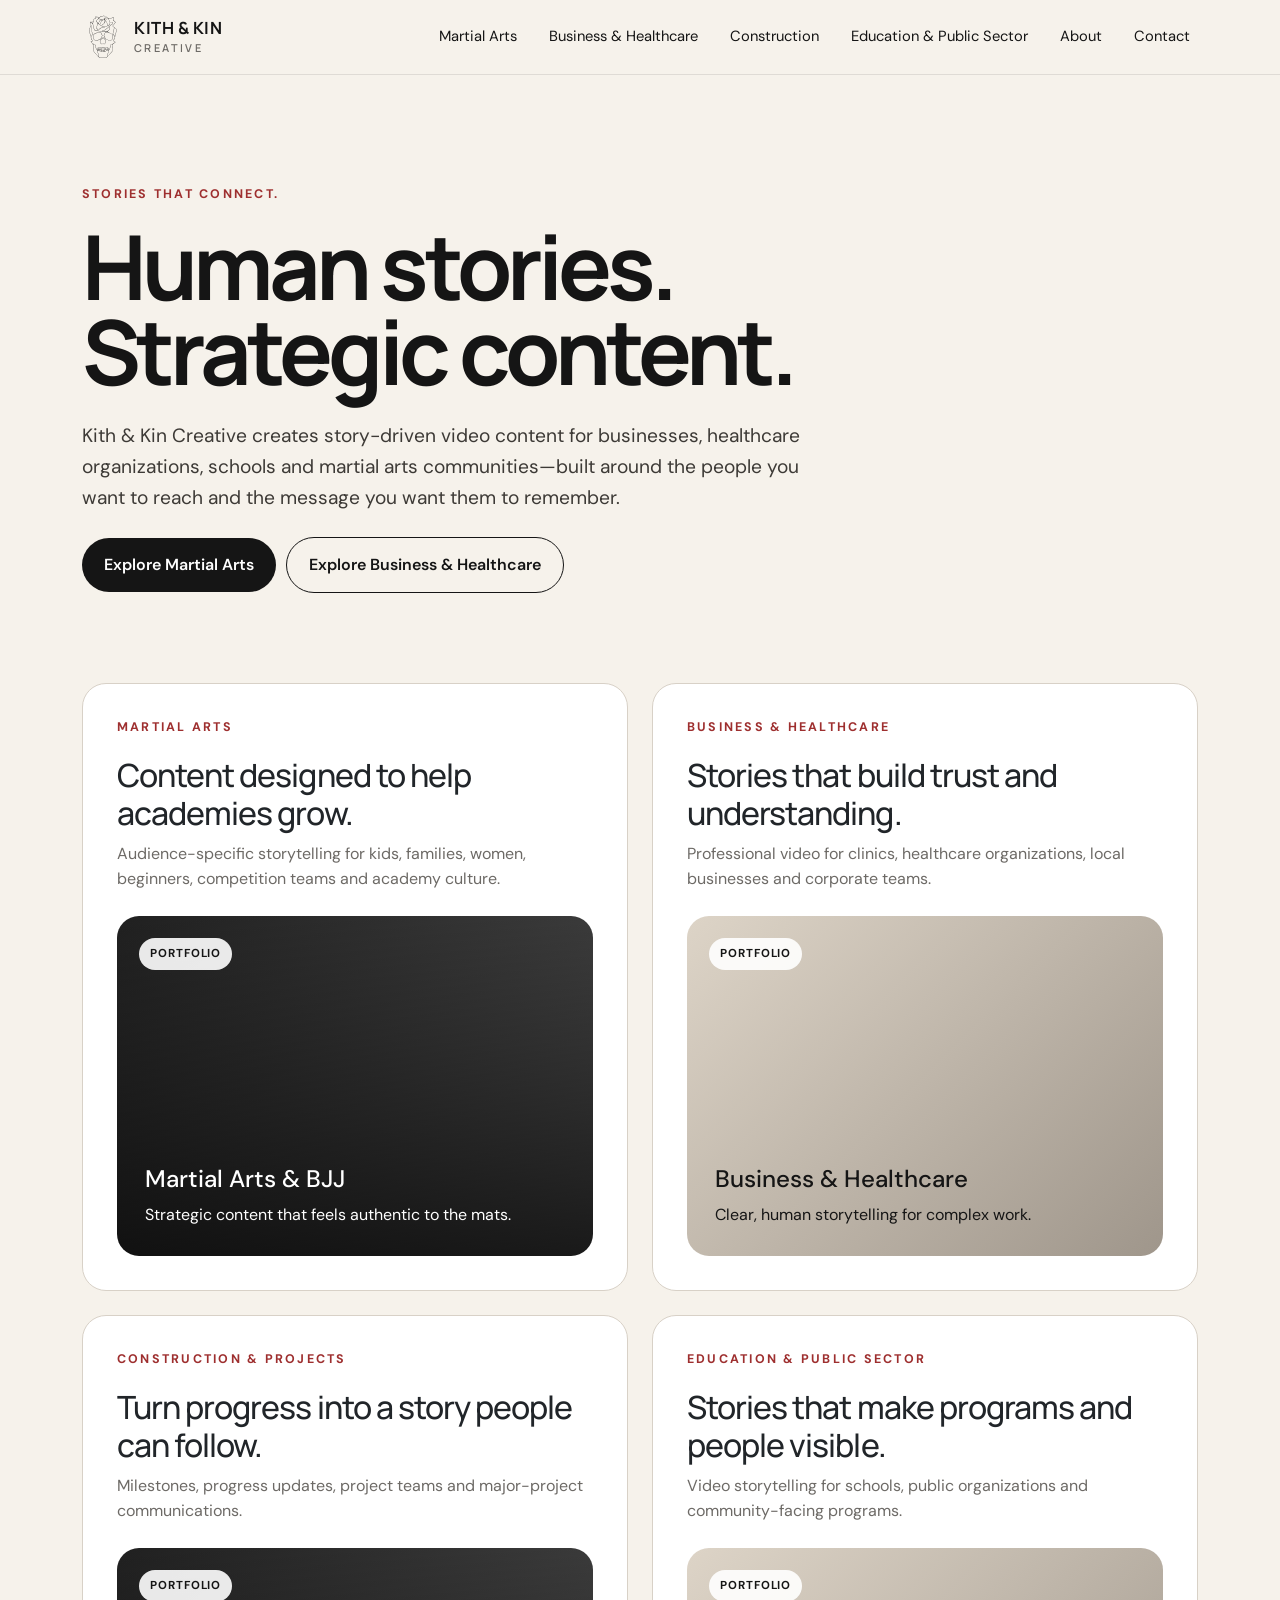
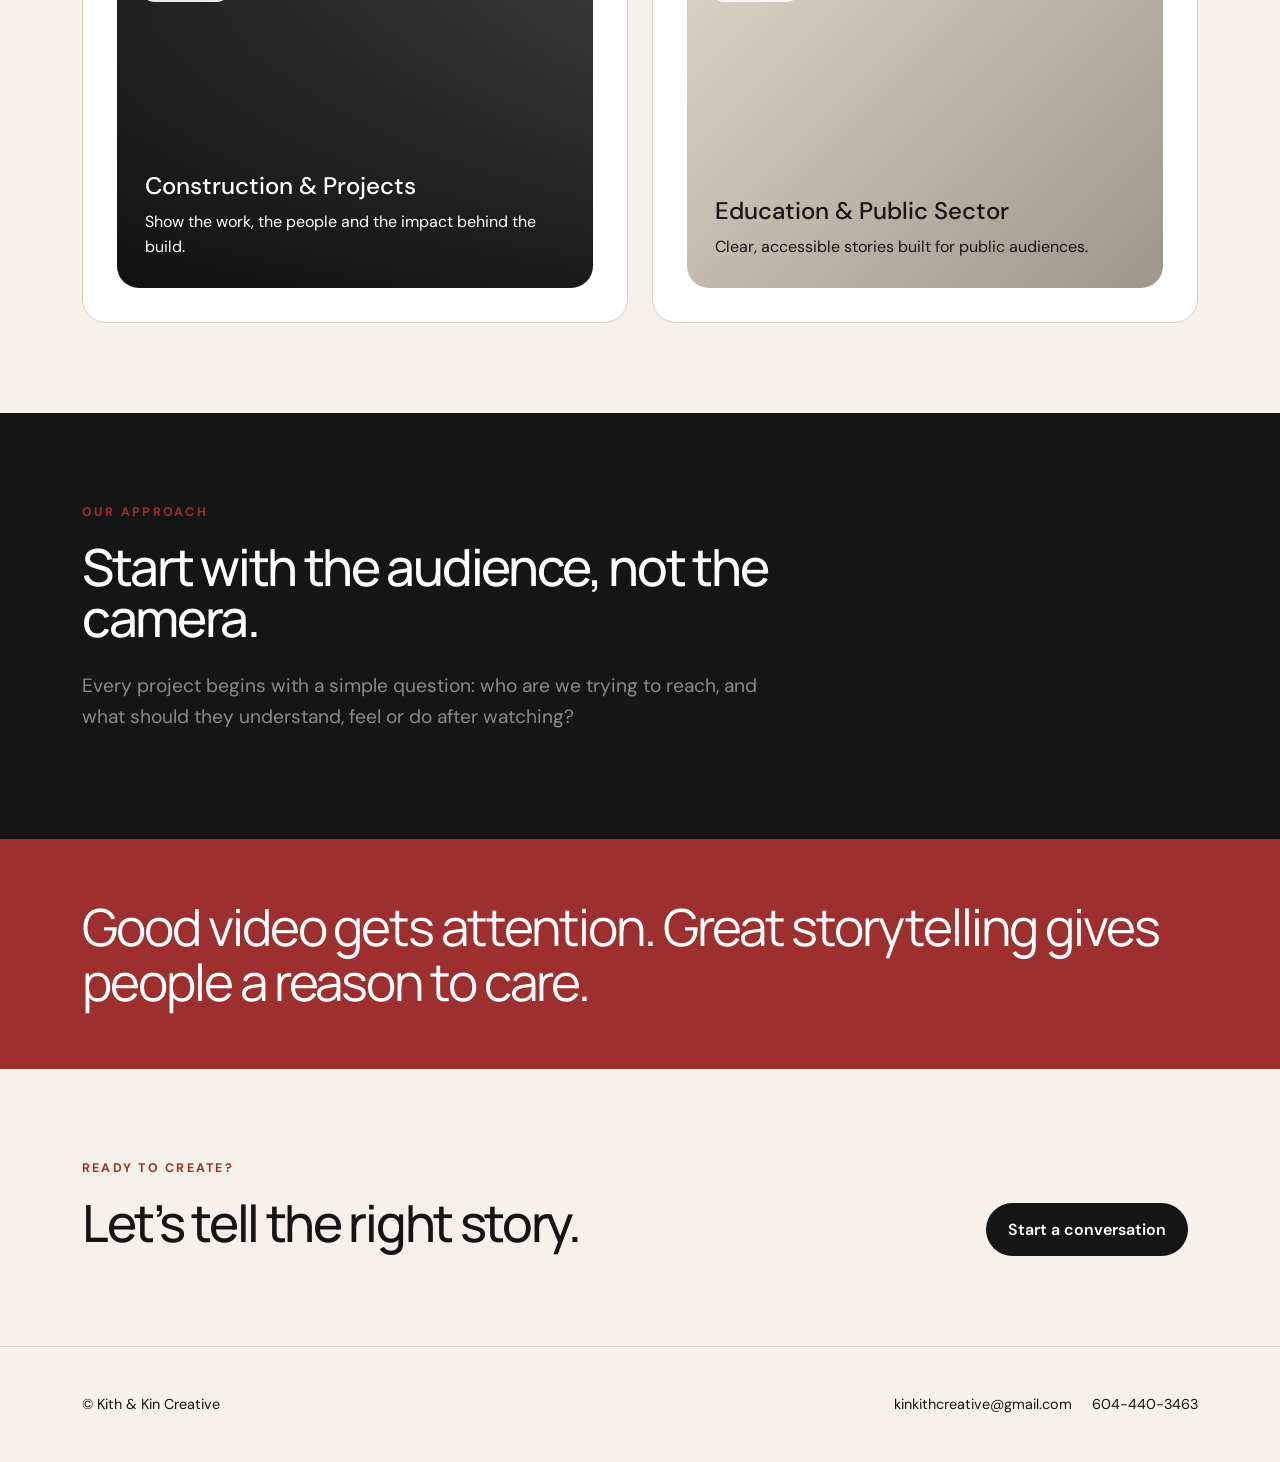
==== commit 31579b40: "Add Education and Public Sector portfolio page" ====
--- a/index.html
+++ b/index.html
@@ -1 +1 @@
-<!doctype html><html lang="en"><head><meta charset="utf-8"><meta name="viewport" content="width=device-width, initial-scale=1"><meta name="description" content="Kith & Kin Creative — story-driven video content for businesses, healthcare, schools and martial arts communities."><title>Kith & Kin Creative</title><link href="https://cdn.jsdelivr.net/npm/bootstrap@5.3.3/dist/css/bootstrap.min.css" rel="stylesheet"><link rel="preconnect" href="https://fonts.googleapis.com"><link rel="preconnect" href="https://fonts.gstatic.com" crossorigin><link href="https://fonts.googleapis.com/css2?family=DM+Sans:wght@400;500;600;700&family=Manrope:wght@500;600;700&display=swap" rel="stylesheet"><link rel="stylesheet" href="assets/styles.css"></head><body><nav class="navbar navbar-expand-lg site-nav"><div class="container"><a href="./" class="brand"><img src="assets/logo.svg" alt="Kith & Kin Creative logo"><span class="brand-copy">KITH & KIN<span>CREATIVE</span></span></a><button class="navbar-toggler" type="button" data-bs-toggle="collapse" data-bs-target="#mainNav"><span class="navbar-toggler-icon"></span></button><div class="collapse navbar-collapse justify-content-end" id="mainNav"><div class="navbar-nav"><a class="nav-link" href="martial-arts/">Martial Arts</a><a class="nav-link" href="business-healthcare/">Business & Healthcare</a><a class="nav-link" href="construction-projects/">Construction</a><a class="nav-link" href="about/">About</a><a class="nav-link" href="contact/">Contact</a></div></div></div></nav><main><section class="hero"><div class="container"><div class="eyebrow">Stories that connect.</div><h1 class="display-title">Human stories.<br>Strategic content.</h1><p class="lead-copy">Kith & Kin Creative creates story-driven video content for businesses, healthcare organizations, schools and martial arts communities—built around the people you want to reach and the message you want them to remember.</p><div class="mt-4"><a class="btn-main" href="martial-arts/">Explore Martial Arts</a><a class="btn-ghost" href="business-healthcare/">Explore Business & Healthcare</a></div></div></section><section class="section pt-0"><div class="container"><div class="row g-4"><div class="col-lg-6"><a href="martial-arts/" class="text-decoration-none text-dark"><div class="split-card"><div class="eyebrow">Martial Arts</div><h3>Content designed to help academies grow.</h3><p class="muted">Audience-specific storytelling for kids, families, women, beginners, competition teams and academy culture.</p><div class="portfolio-panel mt-4"><span class="tag">Portfolio</span><div><h4>Martial Arts & BJJ</h4><p class="mb-0">Strategic content that feels authentic to the mats.</p></div></div></div></a></div><div class="col-lg-6"><a href="business-healthcare/" class="text-decoration-none text-dark"><div class="split-card"><div class="eyebrow">Business & Healthcare</div><h3>Stories that build trust and understanding.</h3><p class="muted">Professional video for clinics, healthcare organizations, schools, local businesses and corporate teams.</p><div class="portfolio-panel light mt-4"><span class="tag">Portfolio</span><div><h4>Business & Healthcare</h4><p class="mb-0">Clear, human storytelling for complex work.</p></div></div></div></a></div></div></div></section><section class="section section-dark"><div class="container"><div class="row"><div class="col-lg-8"><div class="eyebrow">Our approach</div><h2 class="section-title">Start with the audience, not the camera.</h2><p class="lead-copy text-white-50">Every project begins with a simple question: who are we trying to reach, and what should they understand, feel or do after watching?</p></div></div></div></section><section class="quote-strip"><div class="container"><p>Good video gets attention. Great storytelling gives people a reason to care.</p></div></section><section class="section"><div class="container d-lg-flex justify-content-between align-items-end"><div><div class="eyebrow">Ready to create?</div><h2 class="section-title">Let’s tell the right story.</h2></div><a class="btn-main mt-4 mt-lg-0" href="contact/">Start a conversation</a></div></section></main><footer class="footer"><div class="container d-flex flex-column flex-md-row justify-content-between"><div>© Kith & Kin Creative</div><div class="footer-contact"><a href="mailto:kinkithcreative@gmail.com">kinkithcreative@gmail.com</a><a href="tel:+16044403463">604-440-3463</a></div></div></footer><script src="https://cdn.jsdelivr.net/npm/bootstrap@5.3.3/dist/js/bootstrap.bundle.min.js"></script></body></html>+<!doctype html><html lang="en"><head><meta charset="utf-8"><meta name="viewport" content="width=device-width, initial-scale=1"><meta name="description" content="Kith & Kin Creative — story-driven video content for businesses, healthcare, schools and martial arts communities."><title>Kith & Kin Creative</title><link href="https://cdn.jsdelivr.net/npm/bootstrap@5.3.3/dist/css/bootstrap.min.css" rel="stylesheet"><link rel="preconnect" href="https://fonts.googleapis.com"><link rel="preconnect" href="https://fonts.gstatic.com" crossorigin><link href="https://fonts.googleapis.com/css2?family=DM+Sans:wght@400;500;600;700&family=Manrope:wght@500;600;700&display=swap" rel="stylesheet"><link rel="stylesheet" href="assets/styles.css"></head><body><nav class="navbar navbar-expand-lg site-nav"><div class="container"><a href="./" class="brand"><img src="assets/logo.svg" alt="Kith & Kin Creative logo"><span class="brand-copy">KITH & KIN<span>CREATIVE</span></span></a><button class="navbar-toggler" type="button" data-bs-toggle="collapse" data-bs-target="#mainNav"><span class="navbar-toggler-icon"></span></button><div class="collapse navbar-collapse justify-content-end" id="mainNav"><div class="navbar-nav"><a class="nav-link" href="martial-arts/">Martial Arts</a><a class="nav-link" href="business-healthcare/">Business & Healthcare</a><a class="nav-link" href="construction-projects/">Construction</a><a class="nav-link" href="education-public-sector/">Education & Public Sector</a><a class="nav-link" href="about/">About</a><a class="nav-link" href="contact/">Contact</a></div></div></div></nav><main><section class="hero"><div class="container"><div class="eyebrow">Stories that connect.</div><h1 class="display-title">Human stories.<br>Strategic content.</h1><p class="lead-copy">Kith & Kin Creative creates story-driven video content for businesses, healthcare organizations, schools and martial arts communities—built around the people you want to reach and the message you want them to remember.</p><div class="mt-4"><a class="btn-main" href="martial-arts/">Explore Martial Arts</a><a class="btn-ghost" href="business-healthcare/">Explore Business & Healthcare</a></div></div></section><section class="section pt-0"><div class="container"><div class="row g-4"><div class="col-lg-6"><a href="martial-arts/" class="text-decoration-none text-dark"><div class="split-card"><div class="eyebrow">Martial Arts</div><h3>Content designed to help academies grow.</h3><p class="muted">Audience-specific storytelling for kids, families, women, beginners, competition teams and academy culture.</p><div class="portfolio-panel mt-4"><span class="tag">Portfolio</span><div><h4>Martial Arts & BJJ</h4><p class="mb-0">Strategic content that feels authentic to the mats.</p></div></div></div></a></div><div class="col-lg-6"><a href="business-healthcare/" class="text-decoration-none text-dark"><div class="split-card"><div class="eyebrow">Business & Healthcare</div><h3>Stories that build trust and understanding.</h3><p class="muted">Professional video for clinics, healthcare organizations, local businesses and corporate teams.</p><div class="portfolio-panel light mt-4"><span class="tag">Portfolio</span><div><h4>Business & Healthcare</h4><p class="mb-0">Clear, human storytelling for complex work.</p></div></div></div></a></div><div class="col-lg-6"><a href="construction-projects/" class="text-decoration-none text-dark"><div class="split-card"><div class="eyebrow">Construction & Projects</div><h3>Turn progress into a story people can follow.</h3><p class="muted">Milestones, progress updates, project teams and major-project communications.</p><div class="portfolio-panel mt-4"><span class="tag">Portfolio</span><div><h4>Construction & Projects</h4><p class="mb-0">Show the work, the people and the impact behind the build.</p></div></div></div></a></div><div class="col-lg-6"><a href="education-public-sector/" class="text-decoration-none text-dark"><div class="split-card"><div class="eyebrow">Education & Public Sector</div><h3>Stories that make programs and people visible.</h3><p class="muted">Video storytelling for schools, public organizations and community-facing programs.</p><div class="portfolio-panel light mt-4"><span class="tag">Portfolio</span><div><h4>Education & Public Sector</h4><p class="mb-0">Clear, accessible stories built for public audiences.</p></div></div></div></a></div></div></div></section><section class="section section-dark"><div class="container"><div class="row"><div class="col-lg-8"><div class="eyebrow">Our approach</div><h2 class="section-title">Start with the audience, not the camera.</h2><p class="lead-copy text-white-50">Every project begins with a simple question: who are we trying to reach, and what should they understand, feel or do after watching?</p></div></div></div></section><section class="quote-strip"><div class="container"><p>Good video gets attention. Great storytelling gives people a reason to care.</p></div></section><section class="section"><div class="container d-lg-flex justify-content-between align-items-end"><div><div class="eyebrow">Ready to create?</div><h2 class="section-title">Let’s tell the right story.</h2></div><a class="btn-main mt-4 mt-lg-0" href="contact/">Start a conversation</a></div></section></main><footer class="footer"><div class="container d-flex flex-column flex-md-row justify-content-between"><div>© Kith & Kin Creative</div><div class="footer-contact"><a href="mailto:kinkithcreative@gmail.com">kinkithcreative@gmail.com</a><a href="tel:+16044403463">604-440-3463</a></div></div></footer><script src="https://cdn.jsdelivr.net/npm/bootstrap@5.3.3/dist/js/bootstrap.bundle.min.js"></script></body></html>
